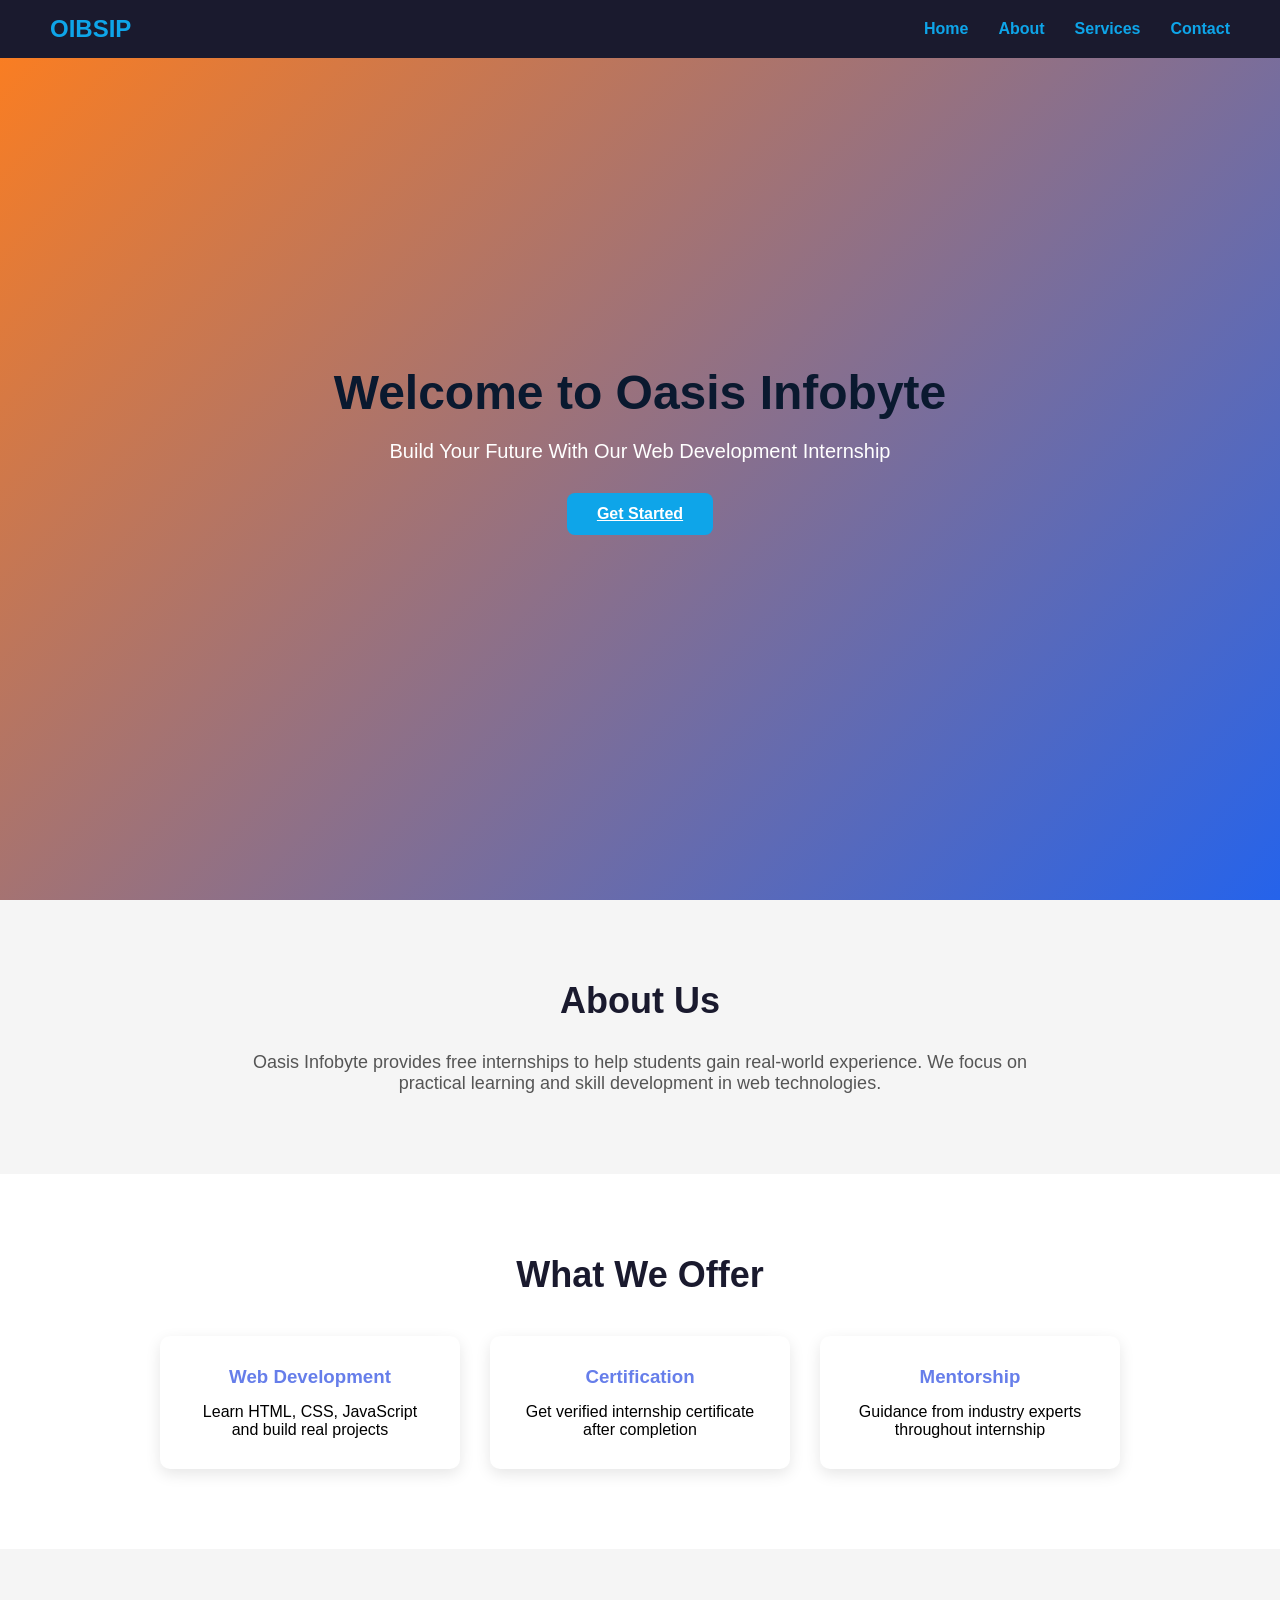
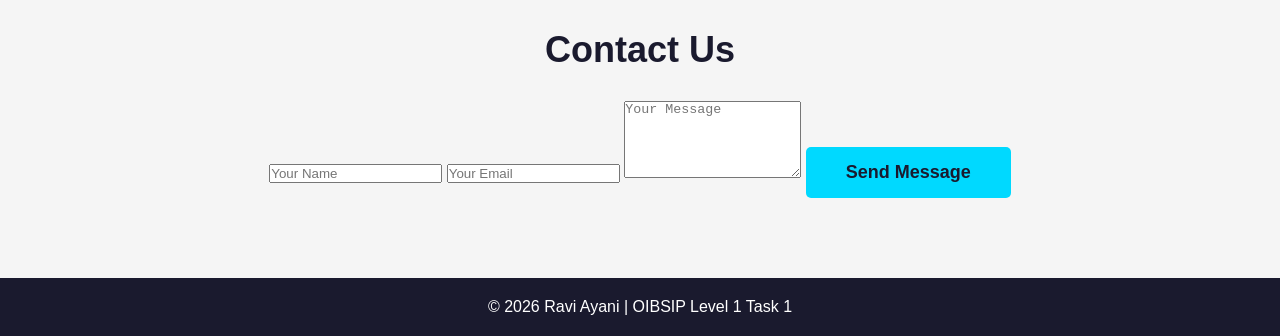
==== RaviAyani_Task1/index.html @ c68fe361 "Update index.html" ====
<!DOCTYPE html>
<html lang="en">
<head>
<meta charset="UTF-8">
<meta name="viewport" content="width=device-width, initial-scale=1.0">
<title>Oasis Infobyte - Landing Page</title>
<link rel="stylesheet" href="style.css">
<style>
.logo {
  color: #0ea5e9 !important;
  font-weight: 700 !important;
}

.hero h1 {
  color: #0a192f !important;
  background: none !important;
  -webkit-text-fill-color: #0a192f !important;
  text-shadow: none !important;
}

.nav-links li a {
  color: #0ea5e9 !important;
  font-weight: 600 !important;
}

.nav-links li a:hover {
  color: #ffffff !important;
}
.hero button,
.btn,
.get-started-btn {
  background: #0ea5e9 !important;
  color: #ffffff !important;
  border: none !important;
  padding: 12px 30px !important;
  border-radius: 8px !important;
  font-weight: 600 !important;
  cursor: pointer !important;
  transition: all 0.3s ease !important;
}

.hero button:hover,
.btn:hover,
.get-started-btn:hover {
  background: #0284c7 !important; 
  transform: translateY(-2px) !important; 
}
</style>
</head>
<body>
<nav>
<div class="logo">OIBSIP</div>
<ul class="nav-links">
            <li><a href="#home">Home</a></li>
            <li><a href="#about">About</a></li>
            <li><a href="#services">Services</a></li>
            <li><a href="#contact">Contact</a></li>
</ul>
    </nav>
    <section id="home" class="hero">
        <h1>Welcome to Oasis Infobyte</h1>
        <p>Build Your Future With Our Web Development Internship</p>
       <a href="#about" class="get-started-btn">Get Started</a>
    </section>
    <section id="about" class="about">
        <h2>About Us</h2>
        <p>Oasis Infobyte provides free internships to help students gain real-world experience. We focus on practical learning and skill development in web technologies.</p>
</section>
<section id="services" class="services">
<h2>What We Offer</h2>
<div class="cards">
<div class="card">
<h3>Web Development</h3>
 <p>Learn HTML, CSS, JavaScript and build real projects</p>
</div>
<div class="card">
<h3>Certification</h3>
<p>Get verified internship certificate after completion</p>
</div>
<div class="card">
<h3>Mentorship</h3>
 <p>Guidance from industry experts throughout internship</p>
</div>
</div>
</section>
<section id="contact" class="contact">
  <h2>Contact Us</h2>
  <form class="contact-form">
    <input type="text" name="name" placeholder="Your Name" required>
    
    <input type="email" name="email" placeholder="Your Email" required>
    
    <textarea name="message" rows="5" placeholder="Your Message" required></textarea>
    
    <button type="submit">Send Message</button>
  </form>
</section>
    <footer>
        <p>© 2026 Ravi Ayani | OIBSIP Level 1 Task 1</p>
    </footer>

    <script src="script.js"></script>
</body>
</html>
---- RaviAyani_Task1/style.css ----
* {
    margin: 0;
    padding: 0;
    box-sizing: border-box;
}

html {
    scroll-behavior: smooth;
}

body {
    font-family: Arial, sans-serif;
}

nav {
    background: #1a1a2e;
    padding: 15px 50px;
    display: flex;
    justify-content: space-between;
    align-items: center;
    position: fixed;
    width: 100%;
    top: 0;
    z-index: 100;
}
.nav-links li a:hover {
  color: #ffffff !important;
}

.logo {
    color: #fff;
    font-size: 24px;
    font-weight: bold;
}

.nav-links {
    display: flex;
    list-style: none;
    gap: 30px;
}

.nav-links a {
    color: white;
    text-decoration: none;
    font-size: 16px;
}

.nav-links a:hover {
    color: #00d9ff;
}
.hero {
  background: linear-gradient(135deg, #ff7e1d 0%, #2563eb 100%);
  height: 100vh;
  display: flex;
  flex-direction: column;
  align-items: center;
  justify-content: center;
  text-align: center;
  padding: 20px;
  color: white;
}
.get-started-btn {
  background-color: #ffffff;
  color: #002e6e;
  padding: 12px 30px;
  border-radius: 8px;
  font-weight: 700;
  border: none;
  cursor: pointer;
}
.get-started-btn:hover {
  background-color: #00baf2;
  color: white;
  transition: 0.3s;
}
.hero h1 {
    font-size: 48px;
    margin-bottom: 20px;
}

.hero p {
    font-size: 20px;
    margin-bottom: 30px;
}

button {
    background: #00d9ff;
    color: #1a1a2e;
    border: none;
    padding: 15px 40px;
    font-size: 18px;
    border-radius: 5px;
    cursor: pointer;
    font-weight: bold;
}

button:hover {
    background: #00b8d4;
}

section {
    padding: 80px 50px;
    text-align: center;
}

section h2 {
    font-size: 36px;
    margin-bottom: 30px;
    color: #1a1a2e;
}

.about {
    background: #f5f5f5;
}

.about p {
    max-width: 800px;
    margin: 0 auto;
    font-size: 18px;
    color: #555;
}

.cards {
    display: flex;
    justify-content: center;
    gap: 30px;
    margin-top: 40px;
    flex-wrap: wrap;
}

.card {
    background: white;
    padding: 30px;
    border-radius: 10px;
    box-shadow: 0 5px 15px rgba(0,0,0,0.1);
    width: 300px;
}

.card h3 {
    color: #667eea;
    margin-bottom: 15px;
}

.contact {
    background: #f5f5f5;
}

footer {
    background: #1a1a2e;
    color: white;
    text-align: center;
    padding: 20px;
}
@media (max-width: 768px) {
    nav {
        padding: 15px 20px;
        flex-direction: column;
        gap: 15px;
    }
    .hero h1 {
        font-size: 32px;
    }
    .hero p {
        font-size: 16px;
    }
    section {
        padding: 60px 20px;
    }
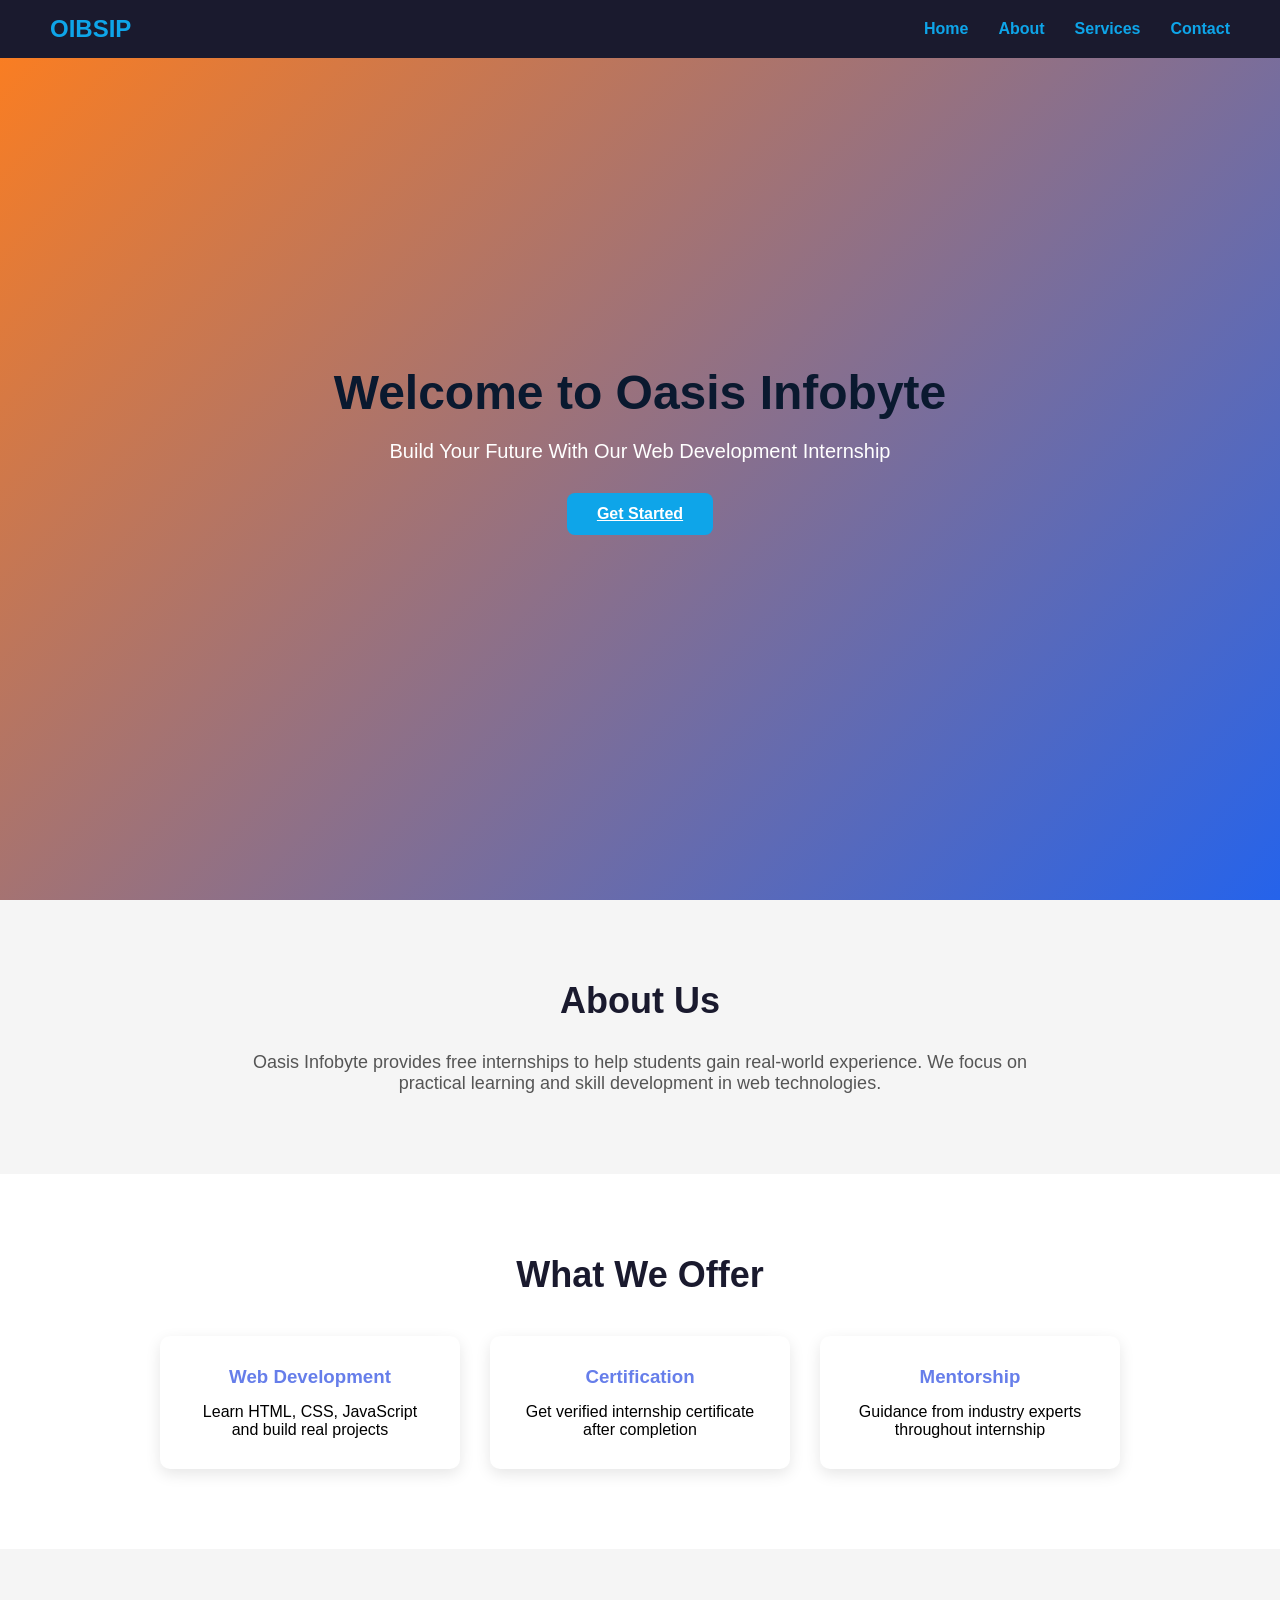
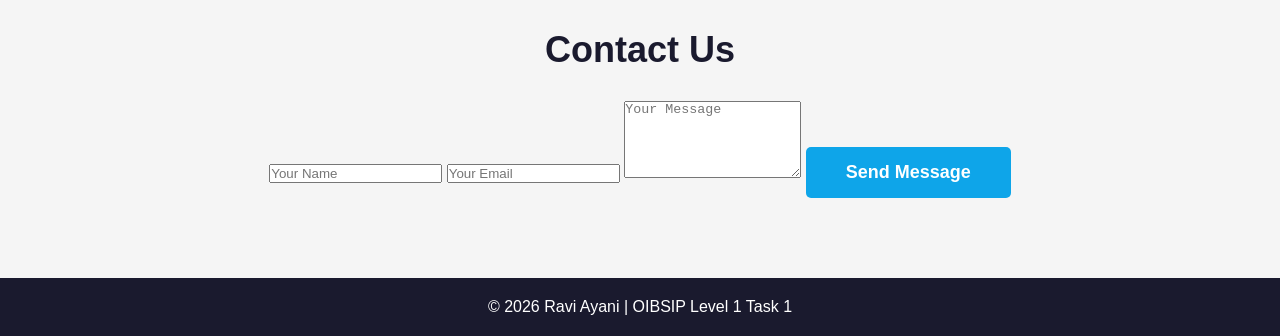
==== commit 42089ff1: "Update index.html" ====
--- a/RaviAyani_Task1/index.html
+++ b/RaviAyani_Task1/index.html
@@ -45,6 +45,28 @@
   background: #0284c7 !important; 
   transform: translateY(-2px) !important; 
 }
+<style>
+#contact .contact-form input,
+#contact .contact-form textarea,
+#contact .contact-form button {
+  display: block !important;
+  width: 100% !important;
+  max-width: 500px !important;
+  margin: 0 auto 15px auto !important;
+  padding: 12px 15px !important;
+  border: 2px solid #ddd !important;
+  border-radius: 8px !important;
+  font-size: 16px !important;
+  box-sizing: border-box !important;
+}
+
+#contact .contact-form button {
+  background: #0ea5e9 !important;
+  color: #fff !important;
+  border: none !important;
+  font-weight: 600 !important;
+  cursor: pointer !important;
+}
 </style>
 </head>
 <body>
@@ -85,13 +107,10 @@
 </section>
 <section id="contact" class="contact">
   <h2>Contact Us</h2>
-  <form class="contact-form">
+  <form class="contact-form" onsubmit="showPopup(event)">
     <input type="text" name="name" placeholder="Your Name" required>
-    
     <input type="email" name="email" placeholder="Your Email" required>
-    
     <textarea name="message" rows="5" placeholder="Your Message" required></textarea>
-    
     <button type="submit">Send Message</button>
   </form>
 </section>
@@ -100,5 +119,12 @@
     </footer>
 
     <script src="script.js"></script>
+  <script>
+function showPopup(event) {
+  event.preventDefault();
+  alert("Thank you for contacting us! We'll get back to you soon.");
+  event.target.reset();
+}
+</script>
 </body>
 </html>
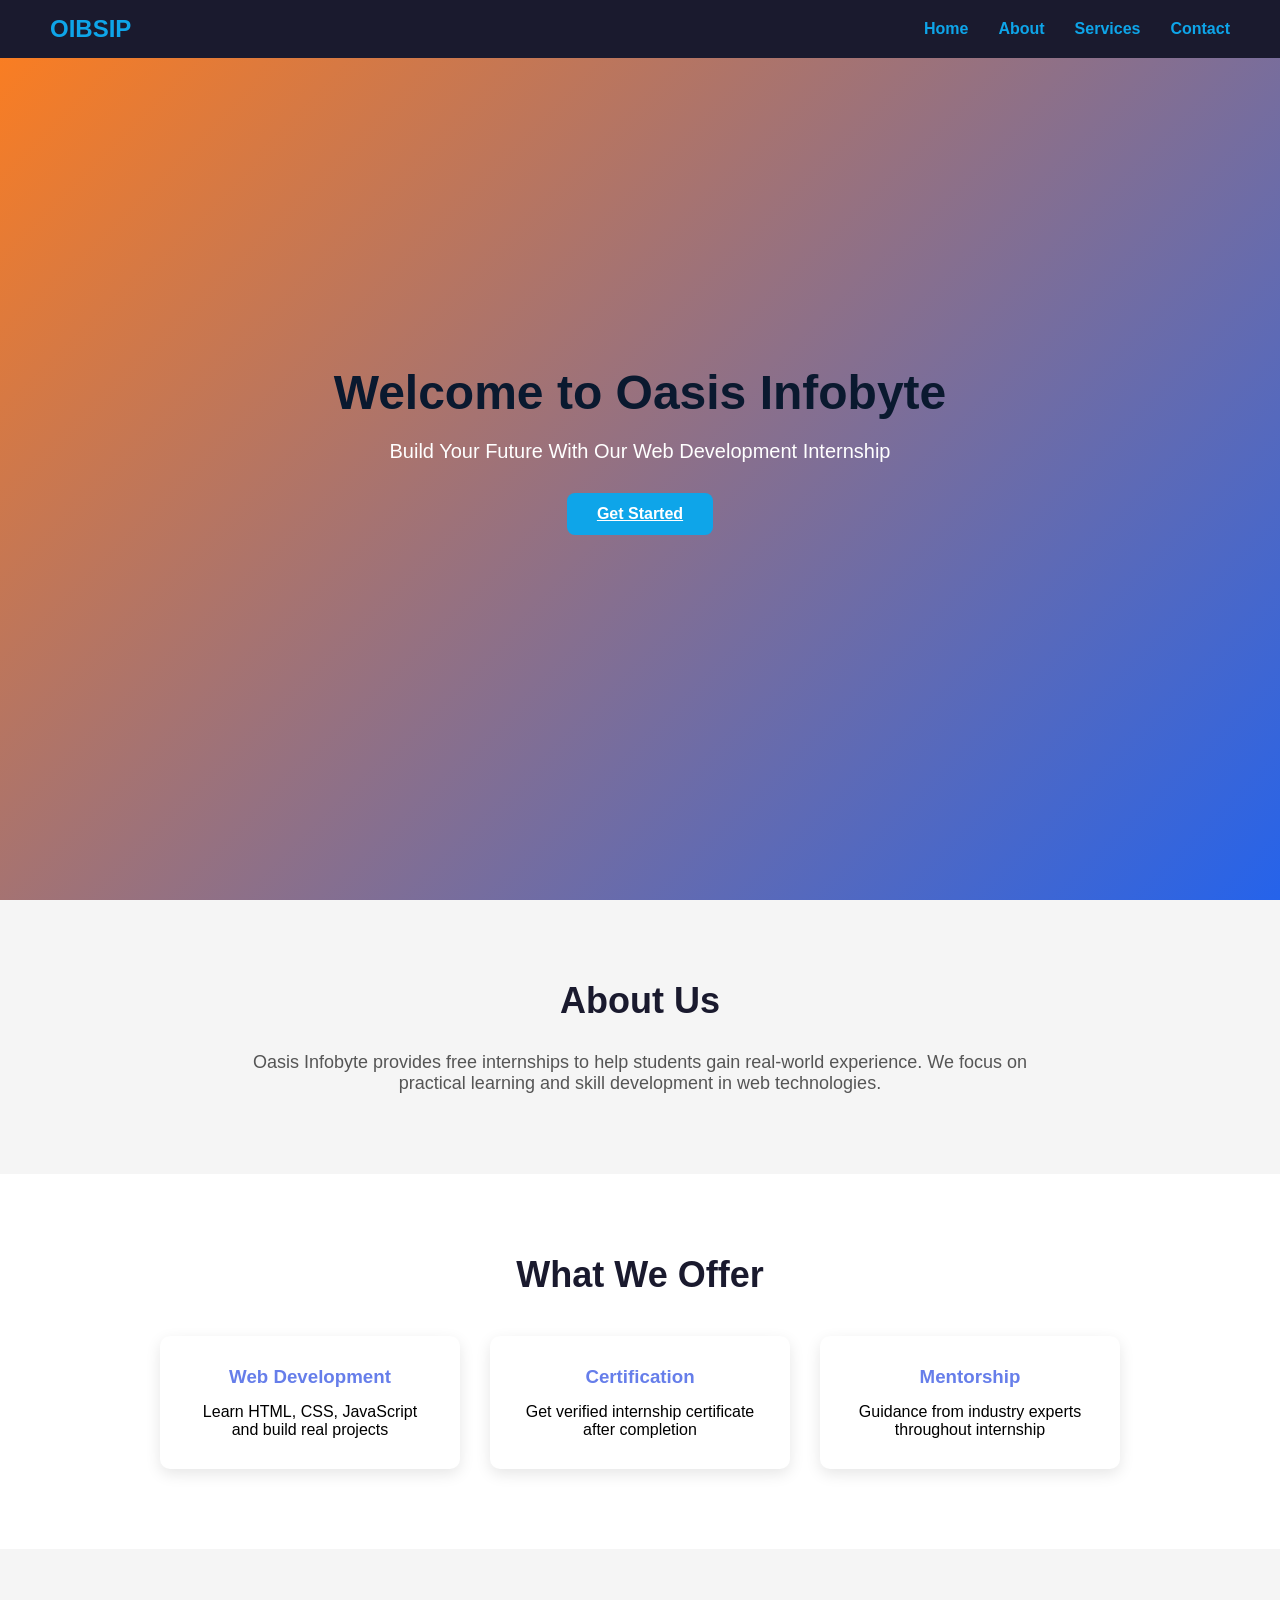
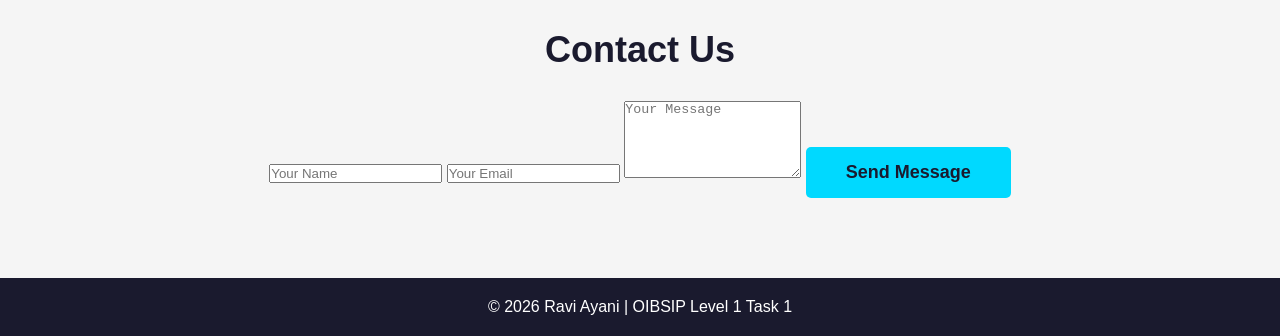
==== commit 13af5094: "Update index.html" ====
--- a/RaviAyani_Task1/index.html
+++ b/RaviAyani_Task1/index.html
@@ -44,28 +44,6 @@
 .get-started-btn:hover {
   background: #0284c7 !important; 
   transform: translateY(-2px) !important; 
-}
-<style>
-#contact .contact-form input,
-#contact .contact-form textarea,
-#contact .contact-form button {
-  display: block !important;
-  width: 100% !important;
-  max-width: 500px !important;
-  margin: 0 auto 15px auto !important;
-  padding: 12px 15px !important;
-  border: 2px solid #ddd !important;
-  border-radius: 8px !important;
-  font-size: 16px !important;
-  box-sizing: border-box !important;
-}
-
-#contact .contact-form button {
-  background: #0ea5e9 !important;
-  color: #fff !important;
-  border: none !important;
-  font-weight: 600 !important;
-  cursor: pointer !important;
 }
 </style>
 </head>
@@ -114,17 +92,9 @@
     <button type="submit">Send Message</button>
   </form>
 </section>
-    <footer>
-        <p>© 2026 Ravi Ayani | OIBSIP Level 1 Task 1</p>
-    </footer>
-
-    <script src="script.js"></script>
-  <script>
-function showPopup(event) {
-  event.preventDefault();
-  alert("Thank you for contacting us! We'll get back to you soon.");
-  event.target.reset();
-}
-</script>
+<footer>
+<p>© 2026 Ravi Ayani | OIBSIP Level 1 Task 1</p>
+  </footer>
+<script src="script.js"></script>
 </body>
 </html>
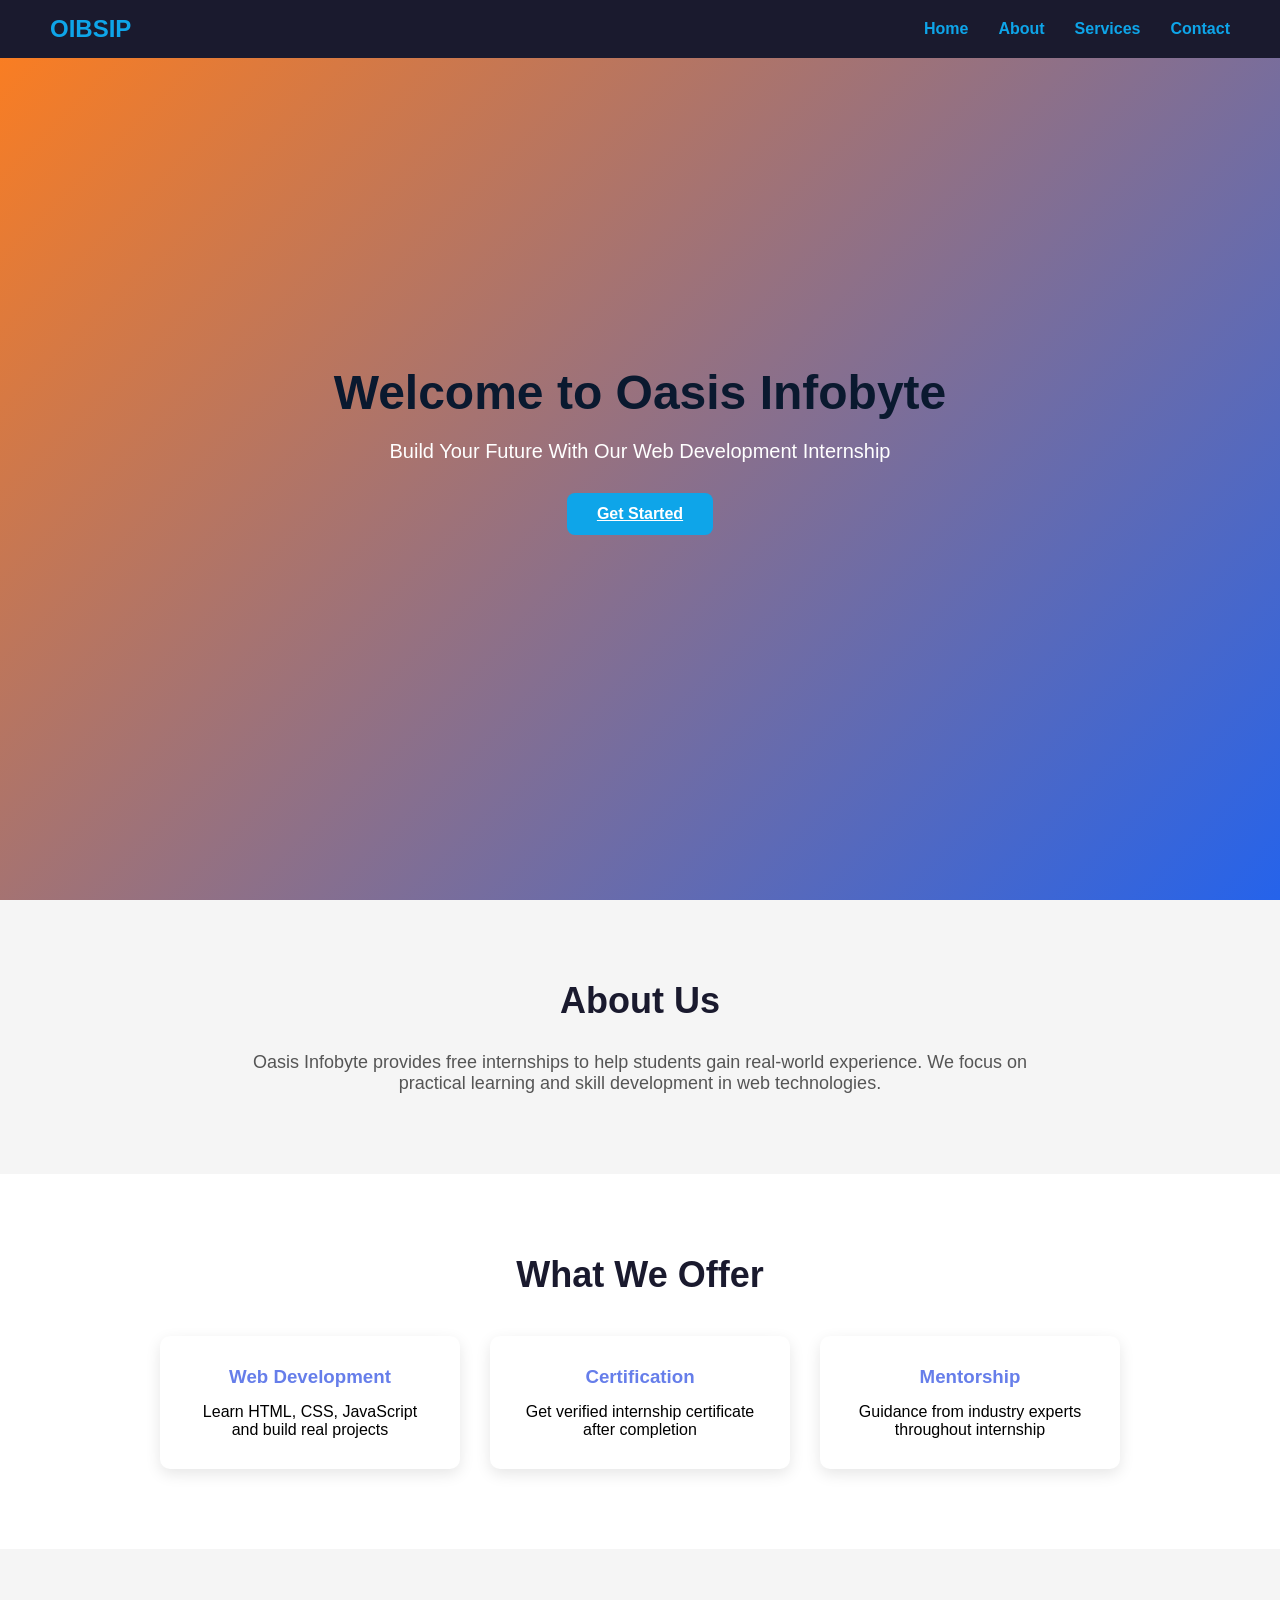
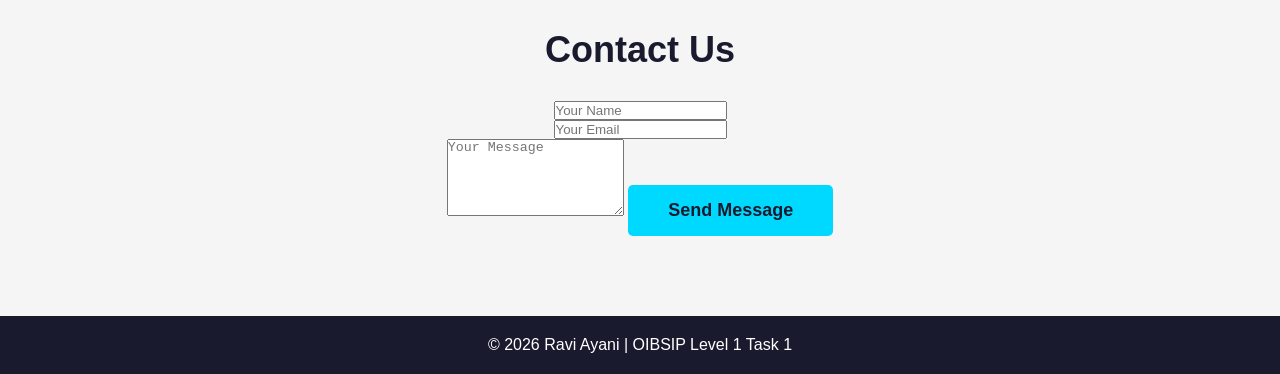
==== commit d6af1751: "Update index.html" ====
--- a/RaviAyani_Task1/index.html
+++ b/RaviAyani_Task1/index.html
@@ -86,8 +86,8 @@
 <section id="contact" class="contact">
   <h2>Contact Us</h2>
   <form class="contact-form" onsubmit="showPopup(event)">
-    <input type="text" name="name" placeholder="Your Name" required>
-    <input type="email" name="email" placeholder="Your Email" required>
+    <input type="text" name="name" placeholder="Your Name" required><br>
+    <input type="email" name="email" placeholder="Your Email" required><br>
     <textarea name="message" rows="5" placeholder="Your Message" required></textarea>
     <button type="submit">Send Message</button>
   </form>
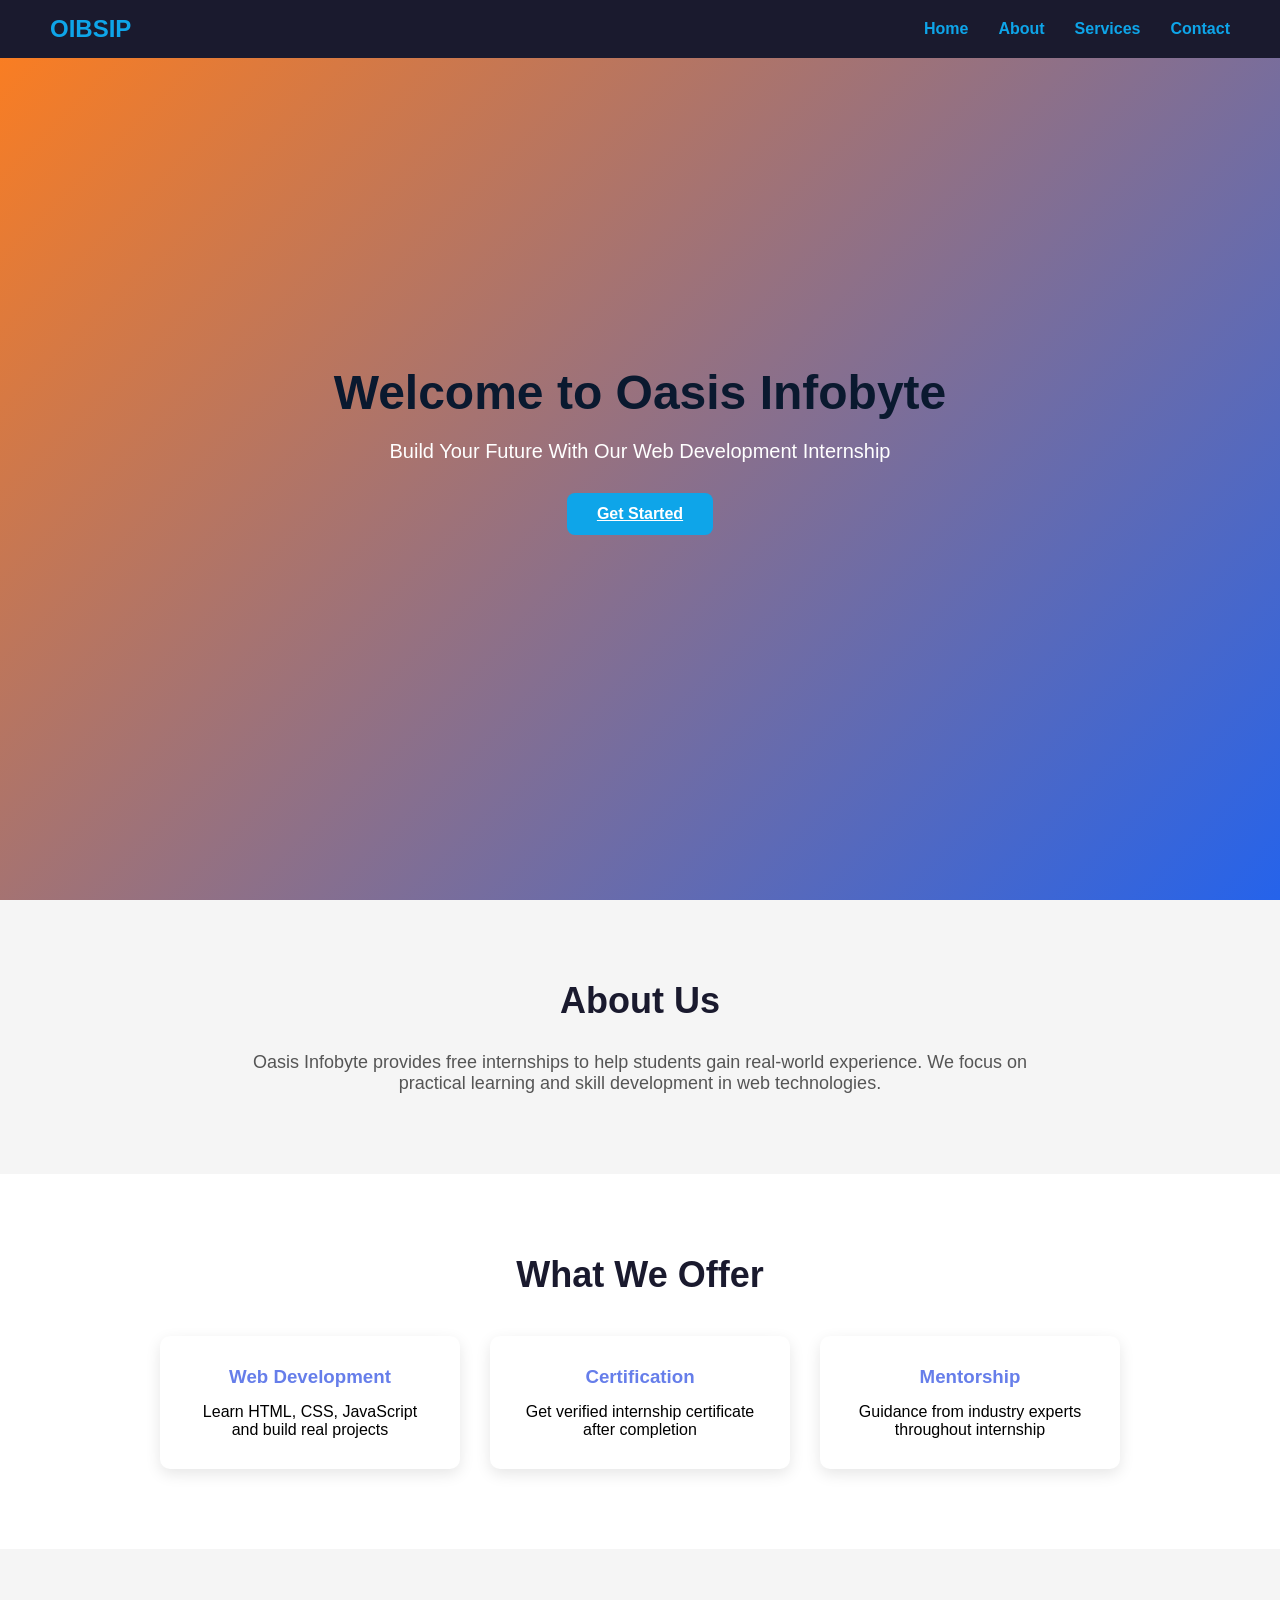
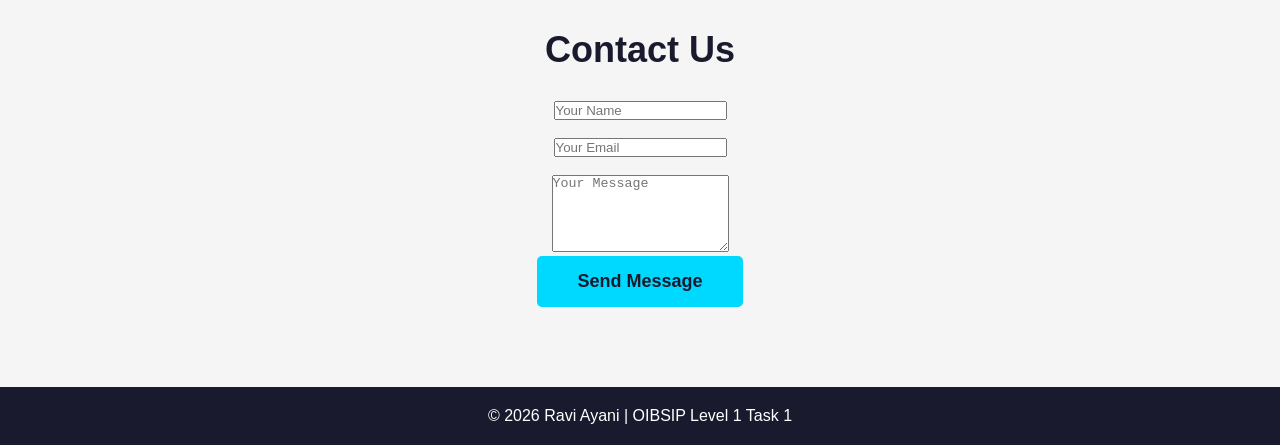
==== commit ae3b0ccd: "Update index.html" ====
--- a/RaviAyani_Task1/index.html
+++ b/RaviAyani_Task1/index.html
@@ -86,9 +86,9 @@
 <section id="contact" class="contact">
   <h2>Contact Us</h2>
   <form class="contact-form" onsubmit="showPopup(event)">
-    <input type="text" name="name" placeholder="Your Name" required><br>
-    <input type="email" name="email" placeholder="Your Email" required><br>
-    <textarea name="message" rows="5" placeholder="Your Message" required></textarea>
+    <input type="text" name="name" placeholder="Your Name" required><br><br>
+    <input type="email" name="email" placeholder="Your Email" required><br><br>
+<center> <textarea name="message" rows="5" placeholder="Your Message" required></textarea></center>  
     <button type="submit">Send Message</button>
   </form>
 </section>
